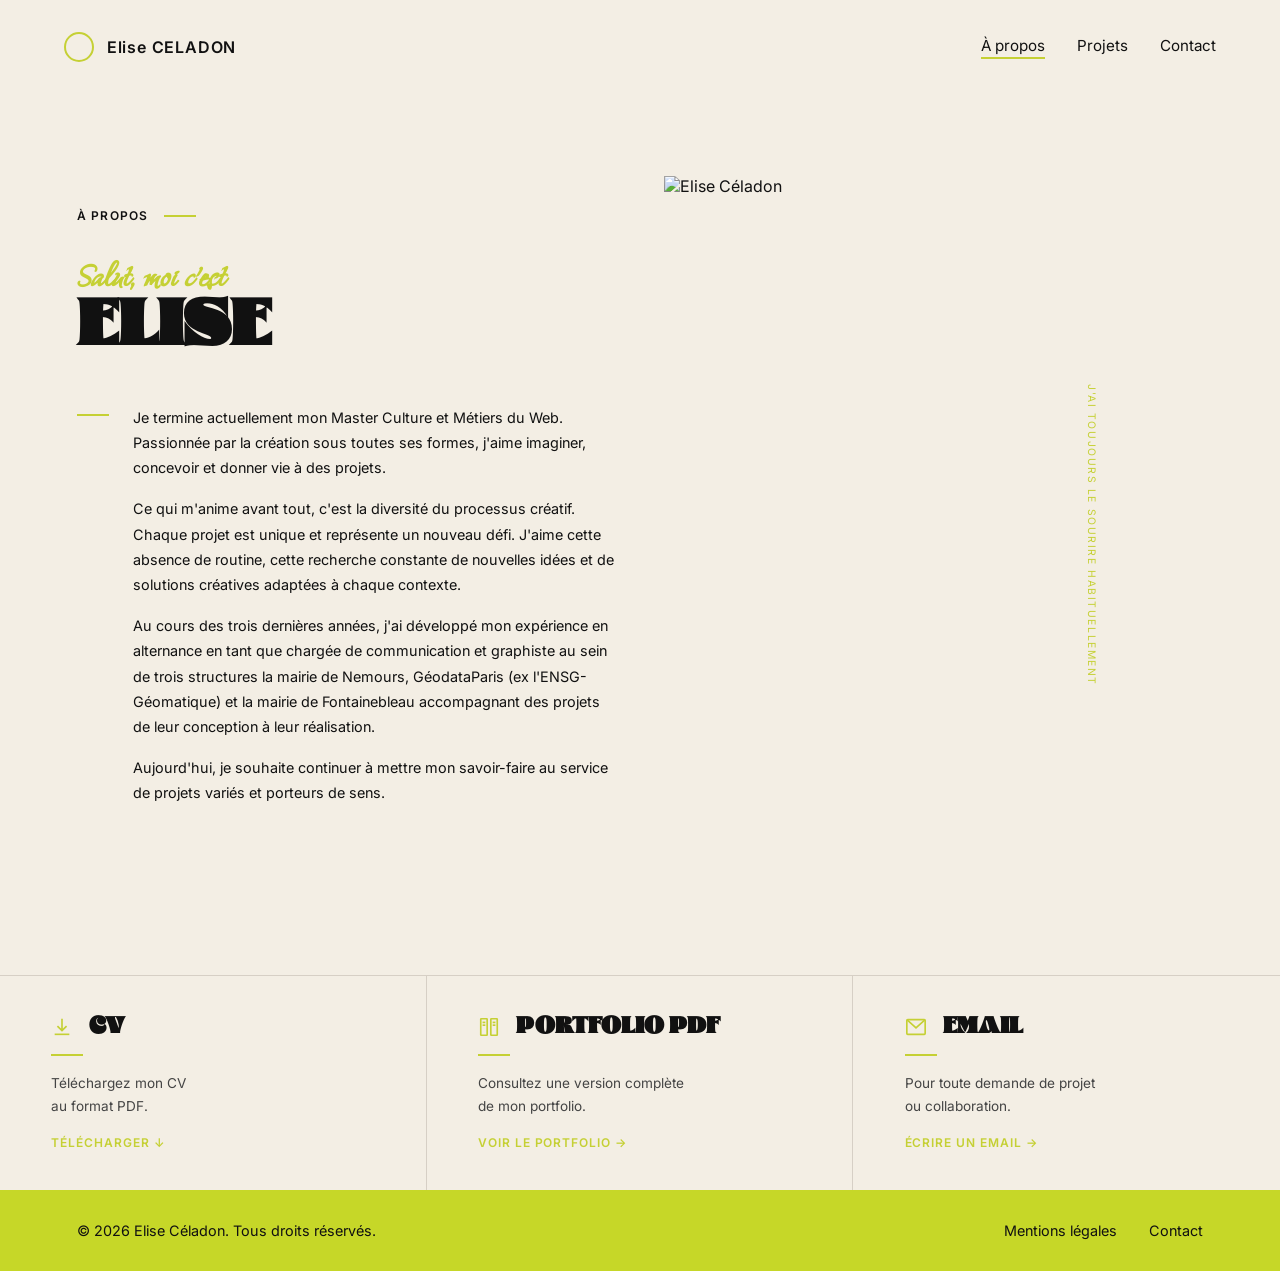
==== apropos.html @ d9abd7ae "creation a propos" ====
<!DOCTYPE html>
<html lang="fr">

<head>
    <meta charset="UTF-8">
    <meta name="viewport" content="width=device-width, initial-scale=1.0">
    <title>À propos — Elise Céladon</title>
    <link href="https://fonts.googleapis.com/css2?family=Grey+Qo&display=swap" rel="stylesheet">
    <link rel="stylesheet" href="style.css">
    <link rel="stylesheet" href="apropos.css">
    <link rel="icon" type="image/png" href="./img/favicon.png">
    <script src="script.js" defer></script>
</head>

<body class="apropos-body">

    <header class="header header-apropos">

        <div class="logo">
            <span class="logo-circle"></span>
            <a href="index.html#header">
                <span class="logo-name">Elise CELADON</span>
            </a>
        </div>

        <button class="menu-btn menu-btn-apropos" aria-label="Ouvrir le menu">
            <span></span>
            <span></span>
            <span></span>
        </button>

        <nav class="menu menu-apropos">
            <a href="apropos.html" class="menu-active">À propos</a>
            <a href="index.html#projects">Projets</a>
            <a href="#">Contact</a>
        </nav>

    </header>

    <main class="apropos-main">

        <!-- HAUT : label + titre + texte + photo -->
        <div class="apropos-top">

            <div class="apropos-left">

                <p class="apropos-label">À PROPOS</p>

               <h1 class="apropos-title">
    <span class="salut-font">Salut, 
    moi c'est<br></span>

    ELISE<br>
   
</h1>

                <div class="apropos-texts">
                    <span class="apropos-trait"></span>
                    <div>
        <p>Je termine actuellement mon Master Culture et Métiers du Web. Passionnée par la création sous toutes ses formes, j'aime imaginer, concevoir et donner vie à des projets.</p>

        <p>Ce qui m'anime avant tout, c'est la diversité du processus créatif. Chaque projet est unique et représente un nouveau défi. J'aime cette absence de routine, cette recherche constante de nouvelles idées et de solutions créatives adaptées à chaque contexte.</p>

        <p>Au cours des trois dernières années, j'ai développé mon expérience en alternance en tant que chargée de communication et graphiste au sein de trois structures la mairie de Nemours, GéodataParis (ex l'ENSG-Géomatique) et la mairie de Fontainebleau accompagnant des projets de leur conception à leur réalisation.</p>

        <p>Aujourd'hui, je souhaite continuer à mettre mon savoir-faire au service de projets variés et porteurs de sens.</p>
    </div>
                </div>

            </div>

            <div class="apropos-right">
                <img src="./img/elise.png" alt="Elise Céladon" class="apropos-photo">
                <p class="apropos-vertical">J'AI TOUJOURS LE SOURIRE HABITUELLEMENT  </p>
            </div>

        </div>


        <div class="apropos-links">

            <a href="./img/cv-elise-celadon-2026.pdf" target="_blank" class="apropos-link">
                <div class="apropos-link-top">
                    <svg width="22" height="22" viewBox="0 0 24 24" fill="none" stroke="#c5d034" stroke-width="1.8" xmlns="http://www.w3.org/2000/svg">
                        <path d="M12 3v13M7 11l5 5 5-5"/>
                        <path d="M4 20h16"/>
                    </svg>
                    <h3 class="apropos-link-title">CV</h3>
                </div>
                <span class="apropos-link-trait"></span>
                <p class="apropos-link-desc">Téléchargez mon CV<br>au format PDF.</p>
                <span class="apropos-link-cta">TÉLÉCHARGER ↓</span>
            </a>

            <a href="https://drive.google.com/file/d/10fKLBeptDoOkZkRcMOhHyBrna0xjOWNf/view?usp=drive_link" target="_blank" class="apropos-link">
                <div class="apropos-link-top">
                    <svg width="22" height="22" viewBox="0 0 24 24" fill="none" stroke="#c5d034" stroke-width="1.8" xmlns="http://www.w3.org/2000/svg">
                        <rect x="3" y="3" width="7" height="18" rx="0.5"/>
                        <rect x="14" y="3" width="7" height="18" rx="0.5"/>
                        <line x1="5" y1="7" x2="8" y2="7"/>
                        <line x1="5" y1="10" x2="8" y2="10"/>
                        <line x1="16" y1="7" x2="19" y2="7"/>
                        <line x1="16" y1="10" x2="19" y2="10"/>
                    </svg>
                    <h3 class="apropos-link-title">PORTFOLIO PDF</h3>
                </div>
                <span class="apropos-link-trait"></span>
                <p class="apropos-link-desc">Consultez une version complète<br>de mon portfolio.</p>
                <span class="apropos-link-cta">VOIR LE PORTFOLIO →</span>
            </a>

            <a href="mailto:elise.celadon@outlook.fr" class="apropos-link">
                <div class="apropos-link-top">
                    <svg width="22" height="22" viewBox="0 0 24 24" fill="none" stroke="#c5d034" stroke-width="1.8" xmlns="http://www.w3.org/2000/svg">
                        <rect x="2" y="4" width="20" height="16" rx="1"/>
                        <polyline points="2,4 12,13 22,4"/>
                    </svg>
                    <h3 class="apropos-link-title">EMAIL</h3>
                </div>
                <span class="apropos-link-trait"></span>
                <p class="apropos-link-desc">Pour toute demande de projet<br>ou collaboration.</p>
                <span class="apropos-link-cta">ÉCRIRE UN EMAIL →</span>
            </a>

        </div>

    </main>

    <footer class="footer">
        <p>© 2026 Elise Céladon. Tous droits réservés.</p>
        <div class="footer-links">
            <a href="mentions-legales.html">Mentions légales</a>
            <a href="mailto:elise.celadon@gmail.com">Contact</a>
        </div>
    </footer>

</body>
</html>
---- style.css ----
*,
*::before,
*::after {
  box-sizing: border-box;
}

* {
    margin: 0;
    padding: 0;
}

/* 
installation des polices de caractères */

@font-face {
  font-family: 'Glodok Display';
  src: url('./fonts/tan-type-co-glodok-display.woff2') format('woff2'),
       url('./fonts/tan-type-co-glodok-display.woff') format('woff');
  font-weight: normal;
  font-style: normal;
  font-display: swap;
}

@font-face {
  font-family: 'Inter Variable';
  src: url('./fonts/Inter-VariableFont_opsz,wght.woff') format('woff');
  font-weight: 100 900;
  font-style: normal;
}

@font-face {
  font-family: 'Inter Variable';
  src: url('./fonts/Inter-Italic-VariableFont_opsz,wght.woff') format('woff');
  font-weight: 100 900;
  font-style: italic;
}





img {
    display: block;
}

a {
    color: inherit;
    text-decoration: none;
}

body {
    font-family: "Inter Variable", sans-serif;
    background: #e7ddd1;
    color:#e7ddd1
   
}







.header {
    position: absolute;
    top: 0;
    left: 0;
    width: 100%;

    display: flex;
    justify-content: space-between;
    align-items: center;

    padding: 2rem 4rem;
    z-index: 20;
}

.logo {
    display: flex;
    align-items: center;
    gap: 0.8rem;
}

.logo-circle {
    width: 30px;
    height: 30px;
    border: 2px solid #c5d034;
    border-radius: 50%;
}

.logo-name {
    font-weight: 600;
    letter-spacing: 0.05em;
}

.menu {
    display: flex;
    gap: 2rem;
}

.menu a {
    font-size: 0.95rem;
    transition: 0.3s;
}

.menu a:hover {
    color: #c5d034;
}

/* page d'acceuil  */

.hero {
    position: relative;
    height: 100vh;
    overflow: hidden;
}

.hero-image {
    position: absolute;
    inset: 0;

    width: 100%;
    height: 100%;

    object-fit: cover;
}

.overlay {
    position: absolute;
    inset: 0;

    background: rgba(0, 0, 0, 0.25);
}

.hero-content {
    position: absolute;
    inset: 0;

    display: flex;
    flex-direction: column;
    justify-content: center;
    align-items: center;

    z-index: 10;
}

.intro {
    color: #c5d034;
    font-size: 2rem;
    font-weight: 500;
    margin-bottom: 1rem;
}

.hero-title {
    font-family: "Glodok Display", serif;
    font-size: clamp(3.5rem, 12vw, 10rem);
  
    line-height: 0.9;
    text-align: center;
    color: #c5d034;
    z-index: 2;
}

.job {
    margin-top: 1.5rem;
    color: #c5d034;
    font-size: 2rem;
    font-weight: 500;


}

.ellipse {
    position: absolute;
    width: min(900px, 80vw);
    height: min(500px, 45vw);
    border: 3px solid var(--accent);
    border-radius: 50%;
    z-index: 1;
}


/* buger menu */


/* burger menu bouton */

.menu-btn {
    display: none;

    background: transparent;
    border: none;

    width: 40px;
    height: 40px;

    cursor: pointer;

    position: relative;
    z-index: 30;
}

.menu-btn span {
    display: block;

    width: 28px;
    height: 2px;

    margin: 6px auto;

    background: white;
    border-radius: 999px;

    transition: all 0.3s ease;
}

/* animation croix */

.menu-btn.active span:nth-child(1) {
    transform: translateY(8px) rotate(45deg);
}

.menu-btn.active span:nth-child(2) {
    opacity: 0;
}

.menu-btn.active span:nth-child(3) {
    transform: translateY(-8px) rotate(-45deg);
}


/* version mobile  */

@media (max-width: 768px) {

    .header {
        padding: 1.5rem;
    }

    .menu-btn {
        display: block;
    }

    .menu {
        position: fixed;

        top: 0;
        right: -100%;

        width: 100%;
        height: 100vh;

        background: #111;

        display: flex;
        flex-direction: column;
        justify-content: center;
        align-items: center;

        gap: 2rem;

        transition: right 0.3s ease;

        z-index: 25;
    }

    .menu.active {
        right: 0;
    }

    .menu a {
        font-size: 1.5rem;
    }
}



/* légende photo */

.photo-note {
    position: absolute;
  font-family: "Inter Variable", sans-serif;
font-style: italic;
font-weight: 300; 
    right: 4rem;
    bottom: 4rem;
     max-width: 260px;
    text-align: right;
    color: #c5d034;

    font-size: 0.7rem;
    z-index: 10;
}




 /*  .ellipse {
        width: 70vw;
        height: 36vw;
          color: #c5d034; 
        border: 2px solid  #c5d034; 

    } */

/* responsive de l'acceuil */

@media (max-width: 768px) {

    .header {
        padding: 1.5rem;
    }

    .menu {
        gap: 1rem;
    }

    .menu a {
        font-size: 0.85rem;
    }

    .intro {
        font-size: 1.2rem;
    }

    .job {
        font-size: 1.2rem;
    }

    .photo-note {
        right: 1.5rem;
        bottom: 5rem;
        max-width: 180px;
    }

    /* .ellipse {
        width: 90vw;
        height: 50vw;
          color: #c5d034; 
        border: 2px solid  #c5d034; 

    } */
}




/* section proj */

.projects {
    background: #f3eee4;
    color: #111;

    padding-top: 9rem;
    padding-bottom: 8rem;

    padding-left: 6vw;
    padding-right: 6vw;
}

/* header proj */

.projects-top {
    display: flex;
    justify-content: space-between;
    align-items: flex-start;

    margin-bottom: 5rem;
}

.projects-heading {
    max-width: 700px;
}

.projects-subtitle {
    font-size: 0.9rem;
    letter-spacing: 0.08em;
    margin-bottom: 1rem;
}

.projects-title {
    font-family: "Glodok Display", serif;
    font-size: clamp(5rem, 10vw, 7rem);
    line-height: 0.85;
}

.projects-text {
    max-width: 280px;
}

.projects-text p {
    line-height: 1.7;
}


/* _____________________________ */
/* projets */

.project {
    display: grid;

    grid-template-columns:
        80px
        minmax(300px, 700px)
        260px;

    gap: 3rem;

    align-items: start;

    margin-bottom: 3rem;
}

/* projet num */

.project-number span {
    display: block;

    font-family: "Glodok Display", serif;
    font-size: 3rem;
    line-height: 1;
}

.project-number::after {
    content: "";

    display: block;

    width: 45px;
    height: 2px;

    background: #c6d728;

    margin-top: 1rem;
}

/* img */

.project-image {
    aspect-ratio: 16 / 8;
    overflow: hidden;
}

.project-image img {
    width: 100%;
    height: 100%;
    object-fit: cover;
    display: block;
}



/* grain images */

/* .project-image,
.hero {
    position: relative;
    overflow: hidden;
}

.project-image::after,
.hero::after {
    content: "";

    position: absolute;
    inset: 0;

    background-image: url("./img/grain.png");
    background-size: cover;
    background-repeat: repeat;

    opacity: 3;

    pointer-events: none;
} */








/* .project-image-first img {
    transform: scale(1.50);
} */

/* texte projets= */

.project {
    grid-template-columns:
        80px
        minmax(300px, 700px)
        340px;
}

.project-info {
    max-width: 340px;
}











.project-info h3 {
    font-family: "Glodok Display", serif;

    font-size: 3rem;
    line-height: 0.9;

    margin-bottom: 1.5rem;
}

.project-info p {
    line-height: 1.6;
    margin-bottom: 1.5rem;
}

.project-year {
    margin-bottom: 2rem;
}

.project-info a {
    color: inherit;
    text-decoration: none;

    font-size: 0.9rem;
    letter-spacing: 0.05em;
}

.project-info a::after {
    content: " →";
    color: #c6d728;
}

/* responsive */

@media (max-width: 1100px) {

    .project {
        grid-template-columns:
            70px
            1fr;
    }

    .project-info {
        grid-column: 2;
    }

}

@media (max-width: 768px) {

    .projects {
        padding: 5rem 1.5rem;
    }

    .projects-top {
        flex-direction: column;
        gap: 2rem;
    }

    .projects-title {
        font-size: 4rem;
    }

    .project {
        display: flex;
        flex-direction: column;

        gap: 1.5rem;
    }

    .project-number span {
        font-size: 2rem;
    }

    .project-info h3 {
        font-size: 2rem;
    }

    .projects-text {
        max-width: 100%;
    }

}




/* Footer */

.footer {
    background:  #c6d728;

    color: #111;

    padding: 2rem 6vw;

    display: flex;
    justify-content: space-between;
    align-items: center;
    gap: 2rem;
}

.footer p {
    font-size: 0.9rem;
}

.footer-links {
    display: flex;
    gap: 2rem;
}

.footer-links a {
    color: inherit;
    text-decoration: none;
    font-size: 0.9rem;
}
---- apropos.css ----
.apropos-body {
    background: #f3eee4;
    color: #111;
}

/* ── HEADER ── */

.header-apropos {
    position: fixed;
    background: #f3eee4;
    top: 0;
    left: 0;
    width: 100%;
    z-index: 20;
}


.header-apropos .logo-name {
    color: #111;
}

.header-apropos .logo-circle {
    border-color: #c5d034; 
}

.header-apropos .menu a {
    color: #111;
}

.header-apropos .menu a:hover {
    color: #c5d034;
}


.header-apropos .menu-active {
    color: #111;
    border-bottom: 2px solid #c5d034;
    padding-bottom: 2px;
}


.menu-btn-apropos span {
    background: #111;
}


.menu-btn-apropos.active span {
    background: #fff;
}


@media (max-width: 768px) {

    .menu-apropos {
        background: #111;
    }

    .menu-apropos a {
        color: #fff !important;
    }

    .menu-apropos a:hover {
        color: #c5d034 !important;
    }

    .menu-apropos .menu-active {
        color: #c5d034 !important;
        border-bottom-color: #c5d034;
    }
}



.apropos-main {
    padding-top: 6rem;
}




.salut-font {
    font-family: 'Grey Qo', cursive;
    font-size: clamp(1.5rem, 4vw, 2.5rem);
    color: #c5d034;
}

.apropos-top {
    display: grid;
    grid-template-columns: 1fr 1fr;
    align-items: start;
    padding: 5rem 6vw 0;
    gap: 3rem;
}



.apropos-left {
    padding-top: 2rem;
}

.apropos-label {
    font-size: 0.75rem;
    font-weight: 600;
    letter-spacing: 0.1em;
    color: #111;
    margin-bottom: 1rem;
    display: flex;
    align-items: center;
    gap: 1rem;
}

.apropos-label::after {
    content: "";
    display: block;
    width: 32px;
    height: 2px;
    background: #c5d034;
}

.apropos-title {
    font-family: "Glodok Display", serif;
    font-size: clamp(2.8rem, 5vw, 4.5rem);
    line-height: 0.92;
    margin-bottom: 3rem;
    color: #111;
}

.apropos-amp {
    color: #c5d034;
    font-family: "Glodok Display", serif;
}

.apropos-texts {
    display: flex;
    gap: 1.5rem;
    align-items: flex-start;
}

.apropos-trait {
    flex-shrink: 0;
    display: block;
    width: 32px;
    height: 2px;
    background: #c5d034;
    margin-top: 0.6rem;
}

.apropos-texts p {
    font-size: 0.9rem;
    line-height: 1.75;
    color: #111;
    margin-bottom: 1rem;
}

.apropos-texts p:last-child {
    margin-bottom: 0;
}



.apropos-right {
    position: relative;
    display: flex;
    justify-content: flex-end;
}

.apropos-photo {
    width: 100%;
    max-width: 560px;
    aspect-ratio: 3 / 4;
    object-fit: cover;
    object-position: top;
    display: block;
}

.apropos-vertical {
    position: absolute;
    right: -2.5rem;
    top: 50%;
    transform: translateY(-50%) rotate(90deg);
    transform-origin: center center;
    font-size: 0.65rem;
    letter-spacing: 0.15em;
    color: #c5d034;
    white-space: nowrap;
}



.apropos-links {
    display: grid;
    grid-template-columns: repeat(3, 1fr);
    border-top: 1px solid #d6cfc5;
    margin-top: 5rem;
}

.apropos-link {
    display: flex;
    flex-direction: column;
    gap: 1rem;
    padding: 2.5rem 4vw;
    border-right: 1px solid #d6cfc5;
    text-decoration: none;
    color: #111;
    transition: background 0.2s ease;
}

.apropos-link:last-child {
    border-right: none;
}

.apropos-link:hover {
    background: #ece7dd;
}

.apropos-link-top {
    display: flex;
    align-items: center;
    gap: 1rem;
}

.apropos-link-title {
    font-family: "Glodok Display", serif;
    font-size: 1.4rem;
    line-height: 1;
    color: #111;
}

.apropos-link-trait {
    display: block;
    width: 32px;
    height: 2px;
    background: #c5d034;
}

.apropos-link-desc {
    font-size: 0.85rem;
    line-height: 1.7;
    color: #444;
    flex: 1;
}

.apropos-link-cta {
    font-size: 0.75rem;
    font-weight: 600;
    letter-spacing: 0.08em;
    color: #c5d034;
}

/* ── RESPONSIVE ── */

@media (max-width: 992px) {

    .apropos-top {
        grid-template-columns: 1fr;
        gap: 3rem;
    }

    .apropos-right {
        justify-content: flex-start;
    }

    .apropos-photo {
        max-width: 100%;
        aspect-ratio: 4 / 3;
    }

    .apropos-vertical {
        display: none;
    }
}

@media (max-width: 768px) {

    .apropos-top {
        padding: 4rem 6vw 0;
    }

    .apropos-title {
        font-size: 2.5rem;
    }

    .apropos-links {
        grid-template-columns: 1fr;
    }

    .apropos-link {
        border-right: none;
        border-bottom: 1px solid #d6cfc5;
    }

    .apropos-link:last-child {
        border-bottom: none;
    }
}
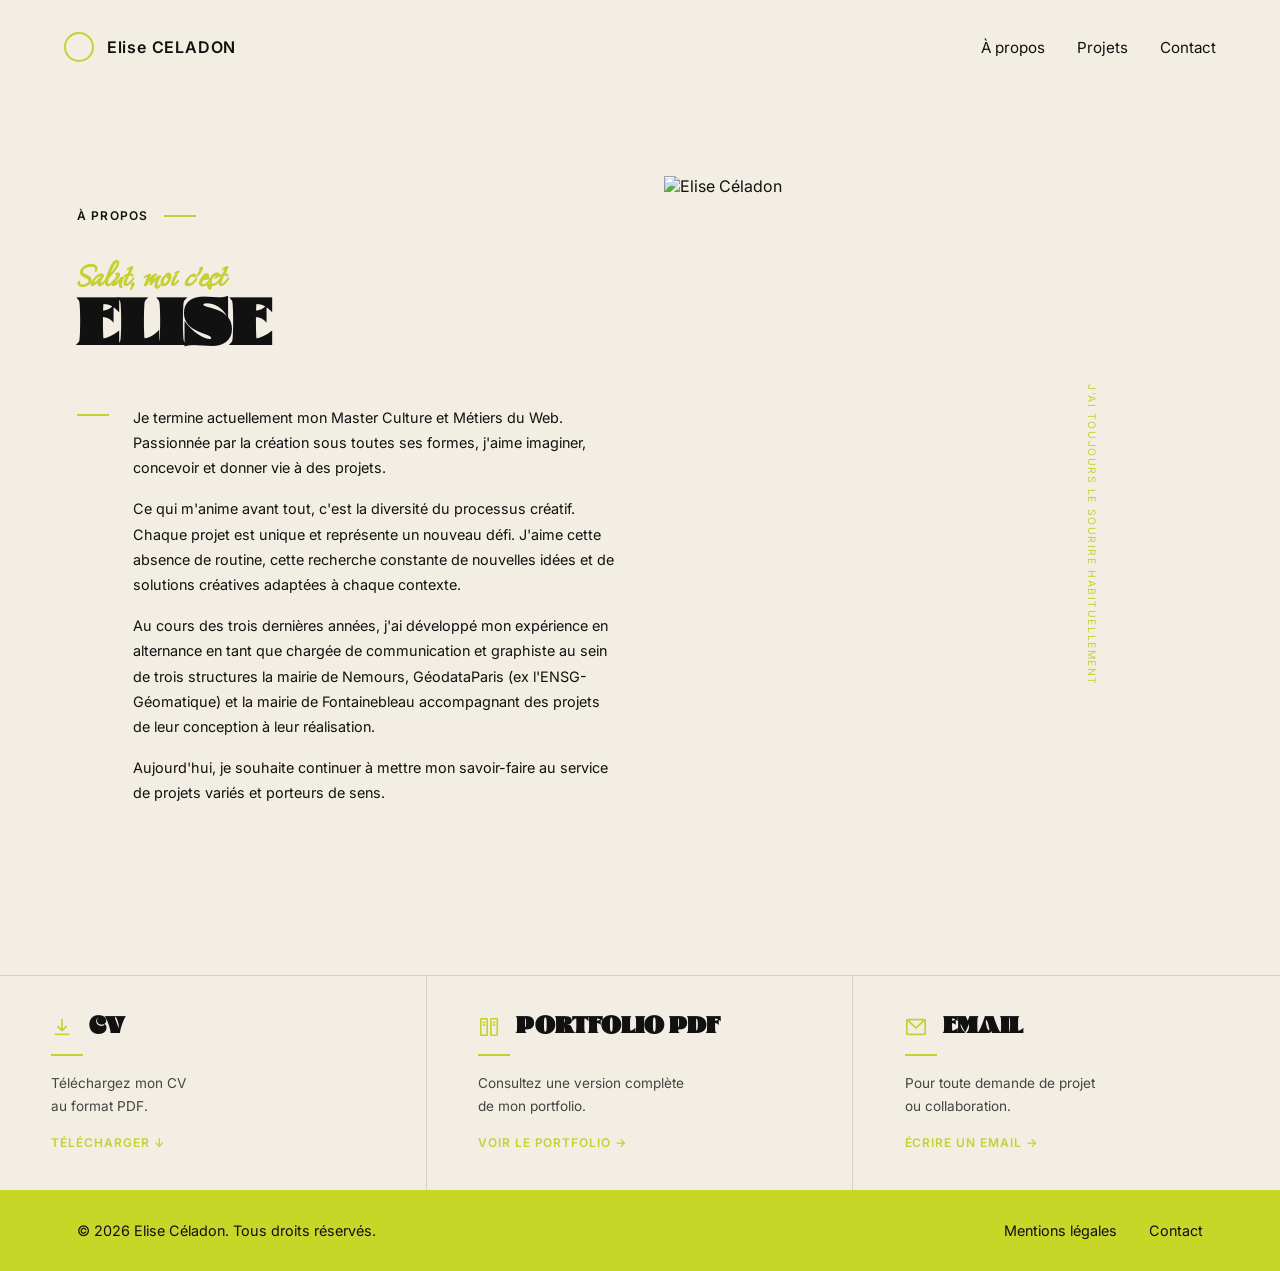
==== commit 3c01796b: "MAJ lien menu" ====
--- a/apropos.html
+++ b/apropos.html
@@ -30,16 +30,16 @@
         </button>
 
         <nav class="menu menu-apropos">
-            <a href="apropos.html" class="menu-active">À propos</a>
-            <a href="index.html#projects">Projets</a>
-            <a href="#">Contact</a>
+            <a href="apropos.html">À propos</a>
+        <a href="index.html#projects">Projets</a>
+        <a href="apropos.html#contact">Contact</a>
         </nav>
 
     </header>
 
     <main class="apropos-main">
 
-        <!-- HAUT : label + titre + texte + photo -->
+        
         <div class="apropos-top">
 
             <div class="apropos-left">
@@ -110,7 +110,7 @@
             </a>
 
             <a href="mailto:elise.celadon@outlook.fr" class="apropos-link">
-                <div class="apropos-link-top">
+               <div id="contact" class="apropos-link-top">
                     <svg width="22" height="22" viewBox="0 0 24 24" fill="none" stroke="#c5d034" stroke-width="1.8" xmlns="http://www.w3.org/2000/svg">
                         <rect x="2" y="4" width="20" height="16" rx="1"/>
                         <polyline points="2,4 12,13 22,4"/>
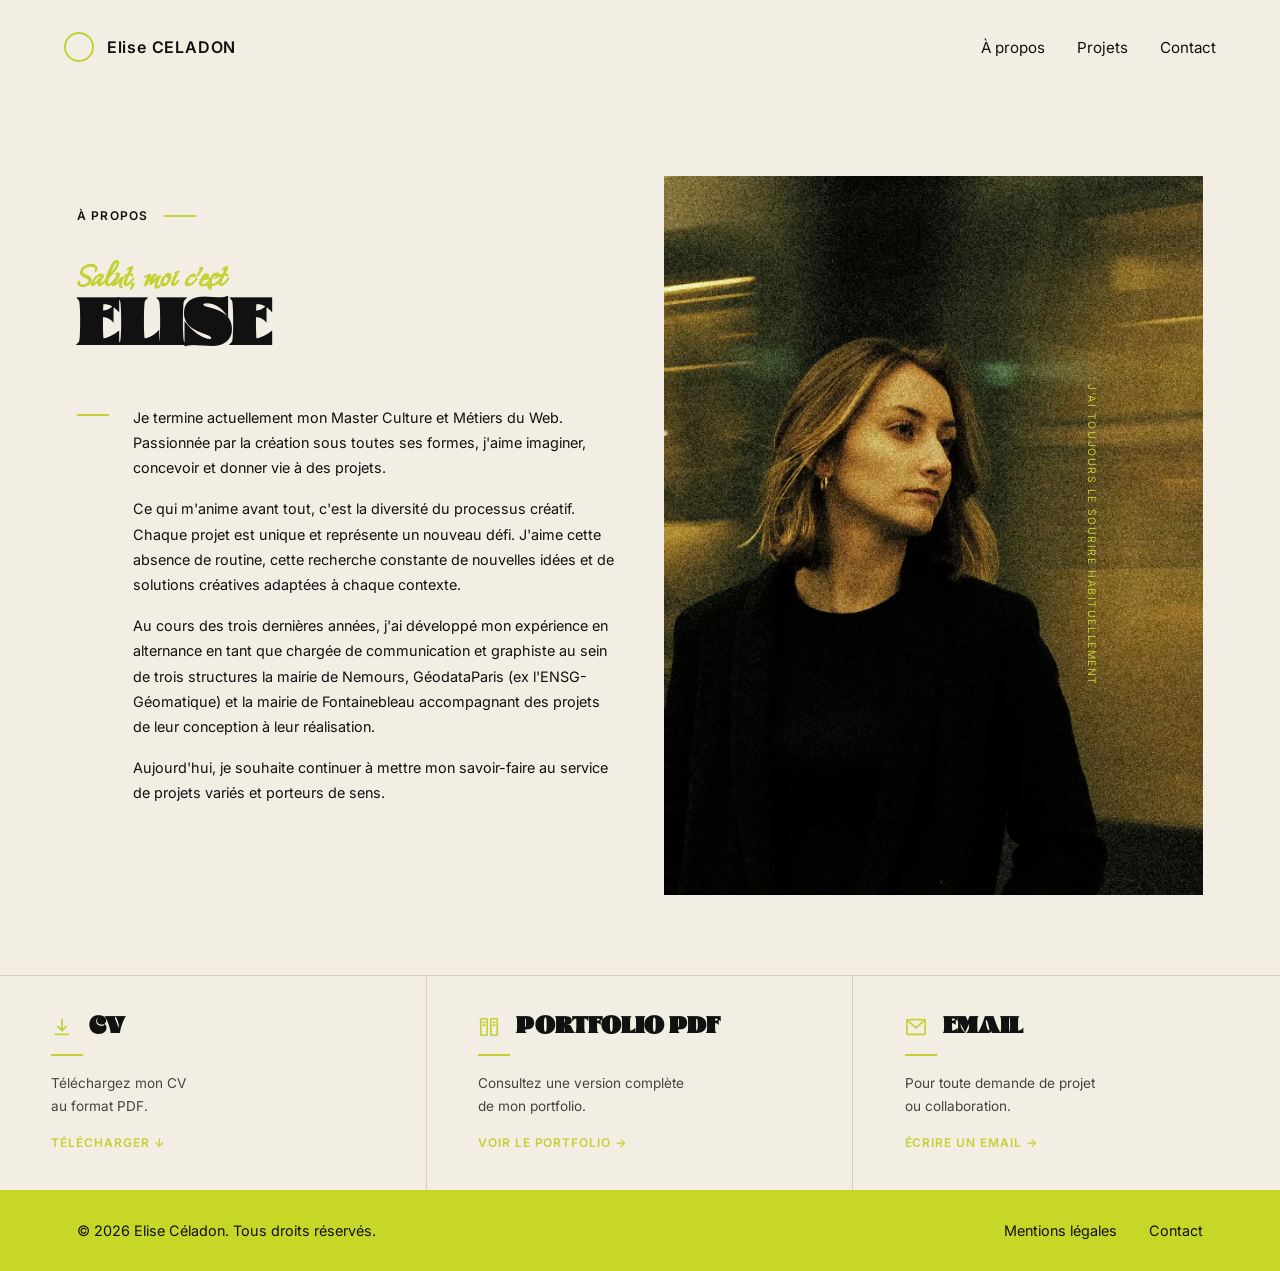
==== commit 3feb02b3: "optimisation img" ====
--- a/apropos.html
+++ b/apropos.html
@@ -70,7 +70,7 @@
             </div>
 
             <div class="apropos-right">
-                <img src="./img/elise.png" alt="Elise Céladon" class="apropos-photo">
+                <img src="./img/elise.webp" alt="Elise Céladon" class="apropos-photo">
                 <p class="apropos-vertical">J'AI TOUJOURS LE SOURIRE HABITUELLEMENT  </p>
             </div>
 
@@ -130,7 +130,7 @@
         <p>© 2026 Elise Céladon. Tous droits réservés.</p>
         <div class="footer-links">
             <a href="mentions-legales.html">Mentions légales</a>
-            <a href="mailto:elise.celadon@gmail.com">Contact</a>
+            <a href="mailto:elise.celadon@outlook.fr">Contact</a>
         </div>
     </footer>
 
--- a/style.css
+++ b/style.css
@@ -58,22 +58,43 @@
 
 
 
-
-
-
 .header {
-    position: absolute;
+    position: fixed;
     top: 0;
     left: 0;
     width: 100%;
-
     display: flex;
     justify-content: space-between;
     align-items: center;
-
     padding: 2rem 4rem;
     z-index: 20;
-}
+    transition: background 0.3s ease;
+}
+
+.header.scrolled {
+    background: #f3eee4;
+}
+
+
+.header .logo-name,
+.header .menu a {
+    color: #e7ddd1;
+    transition: color 0.3s ease;
+}
+
+.header.scrolled .logo-name,
+.header.scrolled .menu a {
+    color: #111;
+  
+}
+
+.header .menu a:hover,
+.header.scrolled .menu a:hover {
+    color: #c5d034;
+}
+
+
+
 
 .logo {
     display: flex;
@@ -270,6 +291,7 @@
 
     .menu a {
         font-size: 1.5rem;
+          color: #f3eee4;
     }
 }
 
@@ -317,6 +339,7 @@
 
     .menu a {
         font-size: 0.85rem;
+        color: #f3eee4;
     }
 
     .intro {
@@ -448,6 +471,10 @@
     display: block;
 }
 
+/* burger spans noirs au scroll */
+.header.scrolled .menu-btn span {
+    background: #111;
+}
 
 
 /* grain images */
